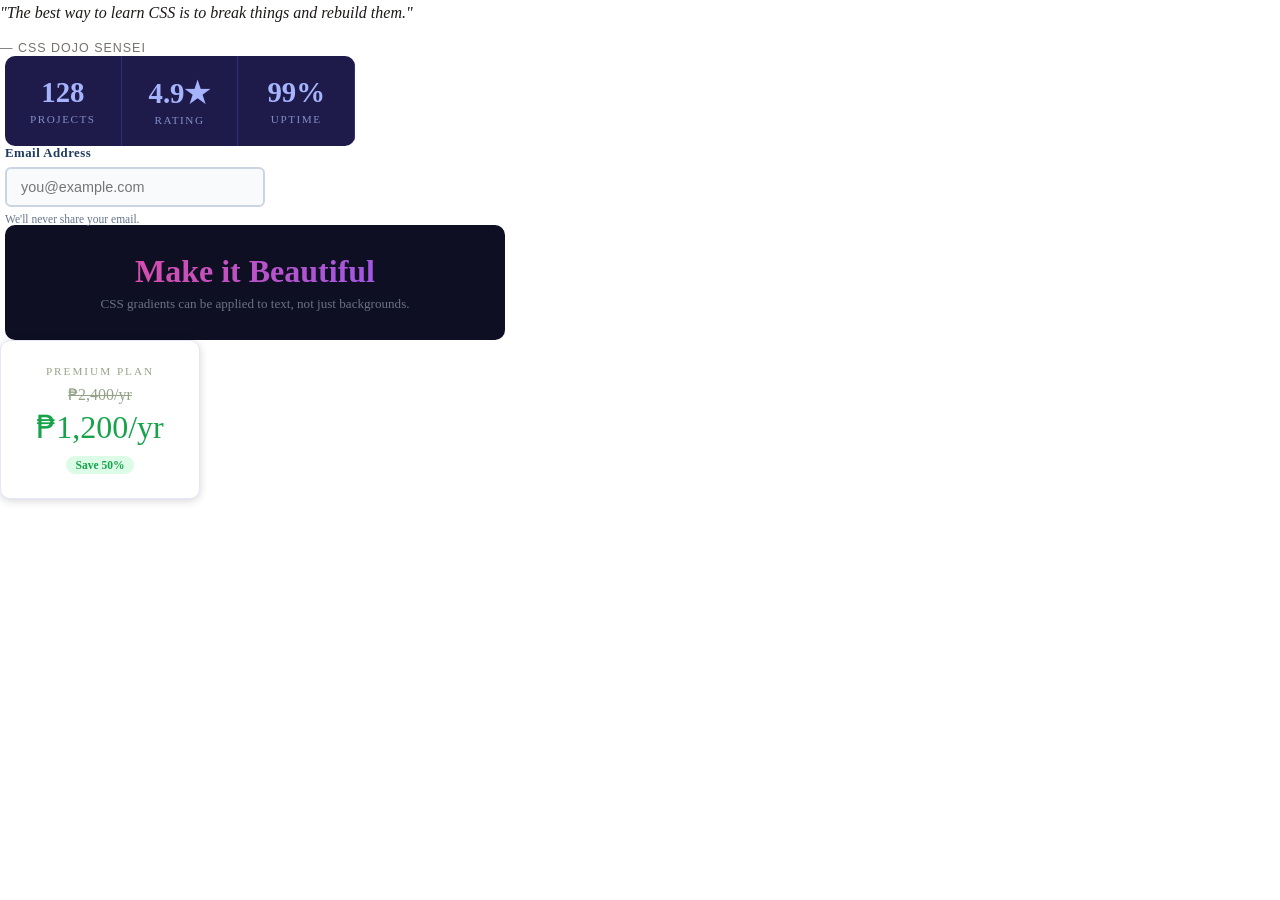
==== activity5/index.html @ a2d33625 "new codes" ====
<!DOCTYPE html>
<html lang="en">
<head>
    <meta charset="UTF-8">
    <meta name="viewport" content="width=device-width, initial-scale=1.0">
    <title>Document</title>
    <link rel="stylesheet" href="style.css">
</head>
<body>
    <div class="challenge-content1">
      <div class="blockquote-card">
        <blockquote>
          "The best way to learn CSS is to break things and rebuild them."
        </blockquote>
        <cite>— CSS Dojo Sensei</cite>
      </div>
    </div>
    <div class ="challenge-content2">
    <div class="stats">
    <div class="stat">
      <span class="stat-number">128</span>
      <span class="stat-label">Projects</span>
    </div>
    <div class="stat">
      <span class="stat-number">4.9★</span>
      <span class="stat-label">Rating</span>
    </div>
    <div class="stat">
      <span class="stat-number">99%</span>
      <span class="stat-label">Uptime</span>
    </div>
  </div>
  </div>

  <div class="field">
    <label for="email">Email Address</label>
    <input type="email" id="email" placeholder="you@example.com" />
    <span class="helper">We'll never share your email.</span>
  </div>

  <div class="banner">
    <h2>Make it Beautiful</h2>
    <p>CSS gradients can be applied to text, not just backgrounds.</p>
  </div>

  <div class="price-card">
    <p class="label">Premium Plan</p>
    <p class="old-price">₱2,400/yr</p>
    <p class="new-price">₱1,200/yr</p>
    <span class="save-badge">Save 50%</span>
  </div>
</body>
</html>
---- activity5/style.css ----
* {
  box-sizing: border-box;
  margin: 0;
  padding: 0;
}

.quote-card {
  background: #FFF8F0;
  border-left: 6px solid #F97316;
  padding: 24px 28px;
  max-width: 300px;
  border-radius: 0 8px 8px 0;
  font-family: Georgia, serif;
}

blockquote {
  font-size: 1rem;
  color: #1C1917;
  font-style: italic;
  line-height: 1.6;
  margin-bottom: 12px;
}

cite {
  font-style: normal;
  font-family: Arial, sans-serif;
  font-size: 0.78rem;
  color: #78716C;
  letter-spacing: 1px;
  text-transform: uppercase;
}


.stats {
  display: flex;
  background-color: #1e1b4b;
  border-radius: 10px;
  overflow: hidden;
  max-width: 350px;
  margin-left: 5px;
}

.stat {
  flex: 1;
  text-align: center;
  padding: 20px 16px;
  border-right: 1px solid #312e81;
  last-child {
    border-right: none;
  }
}

.stat-number {
  display: block;
  font-size: 1.8rem;
  font-weight: bold;
  color: #a5b4fc;
  margin-bottom: 4px;
}

.stat-label {
  display: block;
  font-size: 0.7rem;
  color: #818fc8;
  text-transform: uppercase;
  letter-spacing: 1.5px;
}

 
.field {
  display: flex;
  flex-direction: column;
  gap: 6px;
  width: 260px;
  margin-left: 5px;
}
 
label {
  font-size: 0.8rem;
  font-weight: bold;
  color: #1E3A5F;
  letter-spacing: 0.5px;
}
 
input[type="email"] {
  padding: 10px 14px;
  border: 2px solid #CBD5E1;
  border-radius: 6px;
  font-size: 0.9rem;
  background: #F8FAFC;
  outline: none;
}
 
input[type="email"]:focus {
  border-color: #3B82F6;
  background: #EFF6FF;
}
 
.helper {
  font-size: 0.72rem;
  color: #64748B;
}


.banner {
    background-color: #0f0f23;
    padding: 28px 32px;
    border-radius: 10px;
    text-align: center;
    max-width: 500px;
    margin-left: 5px;
}

h2{
    font-family: Georgia, serif;
    font-size: 2rem;
    font-weight: bold;
    background: linear-gradient(98deg, #ec4899, #8b5cf6);
    -webkit-background-clip: text;
    background-clip: text;
    -webkit-text-fill-color: transparent;
    margin-bottom: 6px;
}

p {
    font-size: 0.82rem;
    color: #6b7280
}



.price-card {
    background-color: #ffffff;
    border: 1px solid #e2e8f8;
    border-radius: 10px;
    padding: 24px 28px;
    text-align: center;
    width: 200px;
    box-shadow: 0 2px 8px rgba(0,0,0,0.16);
}

.label {
    font-size: 0.7rem;
    text-transform: uppercase;
    letter-spacing: 2px;
    color: #94a388;
    margin-bottom: 8px;
}

.old-price {
    font-size: 1rem;
    color: #94a388;
    text-decoration: line-through;
    margin-bottom: 4px;
}

.new-price {
    font-size: 2rem;
    color: #16a34a;
}

.save-badge {
    display: inline-block;
    margin-top: 10px;
    background: #dcfce7;
    color: #16a34a;
    font-size: 0.72rem;
    font-weight: bold;
    padding: 3px 10px;
    border-radius: 20px;
}
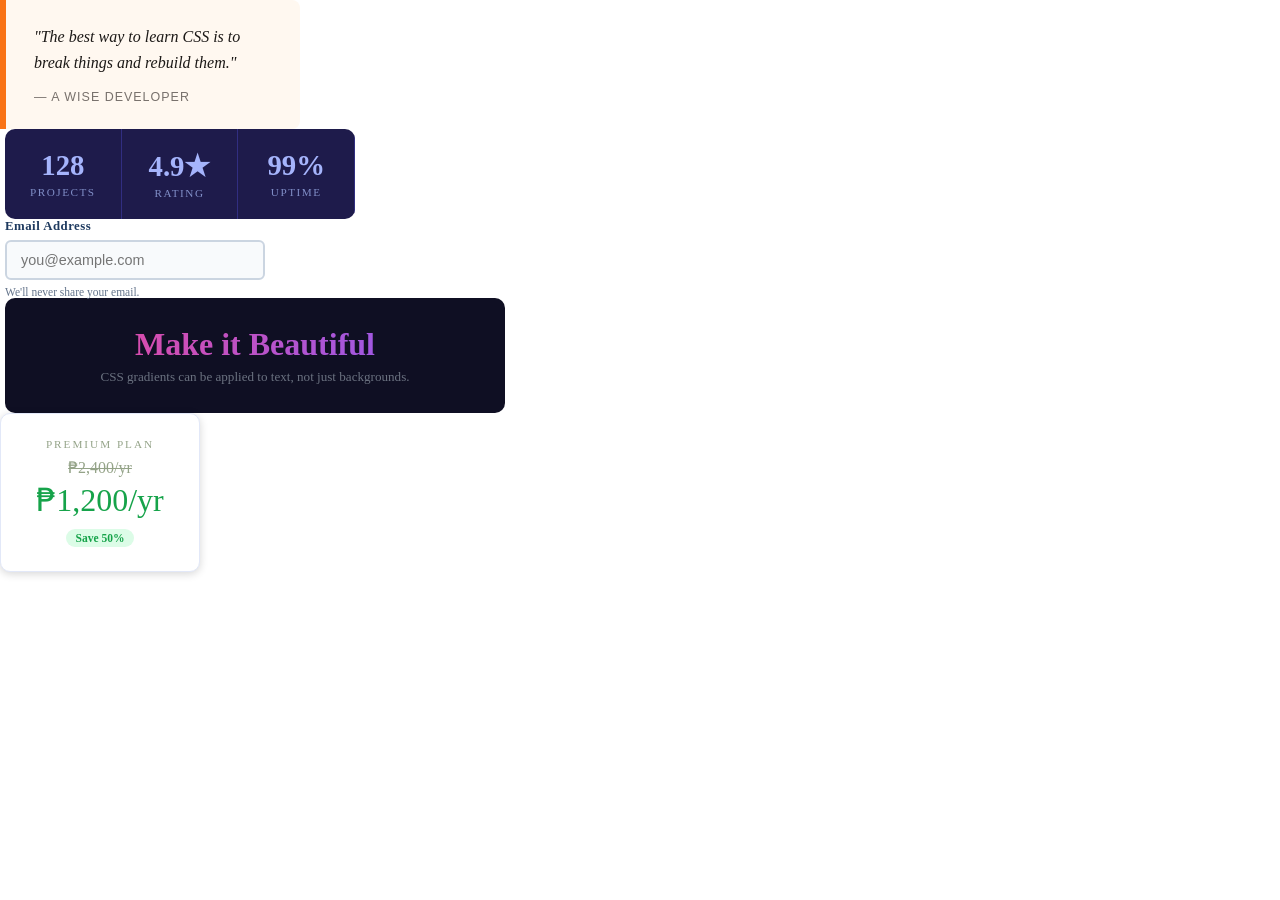
==== commit fdcebfd7: "new codes" ====
--- a/activity5/index.html
+++ b/activity5/index.html
@@ -7,14 +7,14 @@
     <link rel="stylesheet" href="style.css">
 </head>
 <body>
-    <div class="challenge-content1">
-      <div class="blockquote-card">
-        <blockquote>
-          "The best way to learn CSS is to break things and rebuild them."
-        </blockquote>
-        <cite>— CSS Dojo Sensei</cite>
-      </div>
-    </div>
+    
+   <div class="quote-card">
+    <blockquote>
+      "The best way to learn CSS is to break things and rebuild them."
+    </blockquote>
+    <cite>— A Wise Developer</cite>
+  </div>
+
     <div class ="challenge-content2">
     <div class="stats">
     <div class="stat">
